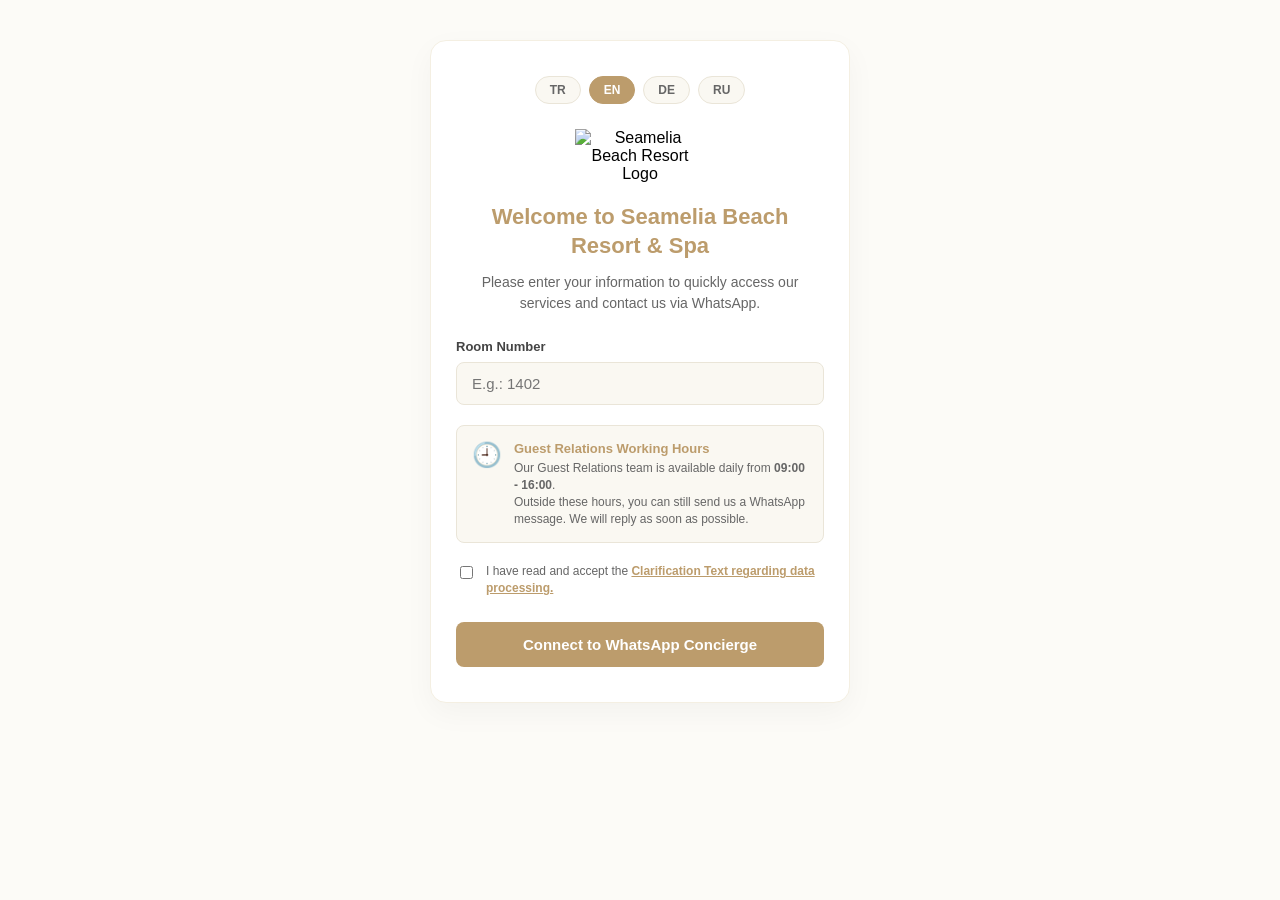
==== index.html @ 1f5cd4d4 "Revise HTML structure and content for better clarity Updated text content, styles, and form elements" ====
<!DOCTYPE html>
<html lang="tr">
<head>
    <meta charset="UTF-8">
    <meta name="viewport" content="width=device-width, initial-scale=1.0">
    <title>Seamelia Beach Resort & Spa - WhatsApp Concierge</title>
    <style>
        /* Küresel Sıfırlama ve Güvenli Kutu Modeli */
        *, *::before, *::after {
            -webkit-box-sizing: border-box;
            -moz-box-sizing: border-box;
            box-sizing: border-box;
        }
        
        html, body {
            width: 100%;
            margin: 0;
            padding: 0;
            background-color: #fcfbf7; /* Şık krem arka plan */
        }

        body {
            font-family: 'Helvetica Neue', Arial, sans-serif;
            text-align: center;
        }

        /* Garantili Ortalanmış Kart Yapısı */
        .card {
            background-color: #ffffff;
            width: 90%;
            max-width: 420px;
            margin: 40px auto;
            padding: 35px 25px;
            border-radius: 16px;
            box-shadow: 0 10px 30px rgba(0, 0, 0, 0.04);
            border: 1px solid #f4efe2;
            text-align: center;
        }

        /* Dil Seçim Butonları Alanı */
        .lang-selector {
            display: flex;
            justify-content: center;
            gap: 8px;
            margin-bottom: 25px;
        }

        .lang-btn {
            background-color: #faf8f2;
            border: 1px solid #eae5d8;
            color: #666;
            padding: 6px 14px;
            font-size: 12px;
            font-weight: bold;
            border-radius: 20px;
            cursor: pointer;
            transition: all 0.2s ease;
        }

        .lang-btn.active, .lang-btn:hover {
            background-color: #bc9c6c; /* Seamelia Altın/Bronz Rengi */
            border-color: #bc9c6c;
            color: #ffffff;
        }

        /* Güvenli Logo Tasarımı (Çökme ve Boyut Kaybı Engellendi) */
        .logo-container {
            margin-bottom: 20px;
            text-align: center;
            display: block;
            width: 100%;
        }

        .logo-container img {
            width: 130px; /* Genişlik sabitlenerek 0x0 görünme hatası çözüldü */
            max-width: 100%;
            height: auto;
            display: inline-block;
            object-fit: contain;
        }

        h1 {
            color: #bc9c6c;
            font-size: 22px;
            font-weight: 600;
            margin: 0 0 12px 0;
            line-height: 1.3;
        }

        p {
            color: #666666;
            font-size: 14px;
            margin: 0 0 25px 0;
            line-height: 1.5;
        }

        /* Form Elemanları */
        .form-group {
            text-align: left;
            margin-bottom: 20px;
        }

        label {
            display: block;
            font-size: 13px;
            font-weight: 600;
            color: #444;
            margin-bottom: 8px;
        }

        input[type="text"] {
            width: 100%;
            padding: 12px 15px;
            border: 1px solid #eae5d8;
            border-radius: 8px;
            font-size: 15px;
            background-color: #faf8f2;
            outline: none;
            transition: border-color 0.2s;
        }

        input[type="text"]:focus {
            border-color: #bc9c6c;
            background-color: #ffffff;
        }

        /* Working Hours Section */
        .working-hours {
            display: flex;
            align-items: flex-start;
            gap: 12px;
            background-color: #faf8f2;
            border: 1px solid #eae5d8;
            border-radius: 8px;
            padding: 15px;
            margin-bottom: 20px;
            text-align: left;
        }

        .working-hours .icon {
            font-size: 24px;
            flex-shrink: 0;
        }

        .working-hours div {
            flex: 1;
        }

        .working-hours strong {
            color: #bc9c6c;
            display: block;
            font-size: 13px;
            margin-bottom: 4px;
        }

        .working-hours small {
            color: #666;
            font-size: 12px;
            line-height: 1.4;
            display: block;
        }

        /* KVKK Onay Kutusu Alanı */
        .privacy-group {
            display: flex;
            align-items: flex-start;
            text-align: left;
            margin-bottom: 25px;
            gap: 10px;
        }

        .privacy-group input[type="checkbox"] {
            margin-top: 3px;
            accent-color: #bc9c6c;
            cursor: pointer;
        }

        .privacy-text {
            font-size: 12px;
            color: #666;
            line-height: 1.4;
        }

        .privacy-text a {
            color: #bc9c6c;
            text-decoration: underline;
            font-weight: 600;
        }

        /* Bağlan Butonu */
        .submit-btn {
            background-color: #bc9c6c;
            color: #ffffff;
            border: none;
            width: 100%;
            padding: 14px;
            font-size: 15px;
            font-weight: bold;
            border-radius: 8px;
            cursor: pointer;
            transition: background-color 0.2s;
        }

        .submit-btn:hover {
            background-color: #a38456;
        }
    </style>
</head>
<body>
    
    <div class="card">
        <!-- Üst Kısım: Dil Seçenekleri -->
        <div class="lang-selector">
            <button type="button" id="btn-tr" class="lang-btn" onclick="setLanguage('tr')">TR</button>
            <button type="button" id="btn-en" class="lang-btn" onclick="setLanguage('en')">EN</button>
            <button type="button" id="btn-de" class="lang-btn" onclick="setLanguage('de')">DE</button>
            <button type="button" id="btn-ru" class="lang-btn" onclick="setLanguage('ru')">RU</button>
        </div>

        <!-- Logo Alanı -->
        <div class="logo-container">
            <img src="logo.png" alt="Seamelia Beach Resort Logo">
        </div>

        <!-- Dinamik Başlıklar -->
        <h1 id="welcome-title">Seamelia Beach Resort & Spa'ya Hoş Geldiniz</h1>
        <p id="welcome-subtitle">Hizmetlerimize hızlıca ulaşmak ve bizimle WhatsApp üzerinden iletişime geçmek için lütfen bilgilerinizi giriniz.</p>

        <!-- Giriş Formu -->
        <form onsubmit="redirectToWhatsApp(event)">
            
            <div class="form-group">
                <label id="room-label" for="room-input">Oda Numarası</label>
                <input type="text" id="room-input" placeholder="Örn: 1402" required>
            </div>

            <!-- Working Hours Section -->
            <div class="working-hours">
                <span class="icon">🕘</span>
                <div>
                    <strong id="working-hours-title">Çalışma Saatleri</strong>
                    <small id="working-hours-text">Misafir İlişkileri ekibimiz her gün <b>09:00 - 16:00</b> saatleri arasında hizmetinizdedir.<br>Bu saatlerin dışında da WhatsApp mesajı gönderebilirsiniz. En kısa sürede yanıtlanacaktır.</small>
                </div>
            </div>

            <!-- KVKK Onay Kutusu ve Linki -->
            <div class="privacy-group">
                <input type="checkbox" id="privacy-checkbox" required>
                <span class="privacy-text">
                    <span id="privacy-main-text">Kişisel verilerinizin işlenmesine ilişkin </span>
                    <a href="privacy.html" id="privacy-link" target="_blank">Aydınlatma Metni'ni okudum ve kabul ediyorum.</a>
                </span>
            </div>

            <!-- Gönderim Butonu -->
            <button type="submit" id="submit-btn" class="submit-btn">WhatsApp Concierge'a Bağlan</button>

        </form>
    </div>

    <!-- %100 Uyumlu Evrensel Dil Motoru (ES5 Standartlarında) -->
    <script>
        var translations = {
            tr: {
                welcome: "Seamelia Beach Resort & Spa'ya Hoş Geldiniz",
                subtitle: "Hizmetlerimize hızlıca ulaşmak ve bizimle WhatsApp üzerinden iletişime geçmek için lütfen bilgilerinizi giriniz.",
                roomLabel: "Oda Numarası",
                roomPlaceholder: "Örn: 1402",
                button: "WhatsApp Concierge'a Bağlan",
                privacyText: "Kişisel verilerinizin işlenmesine ilişkin ",
                privacyLink: "Aydınlatma Metni'ni okudum ve kabul ediyorum.",
                workingHoursTitle: "Çalışma Saatleri",
                workingHoursText: "Misafir İlişkileri ekibimiz her gün <b>09:00 - 16:00</b> saatleri arasında hizmetinizdedir.<br>Bu saatlerin dışında da WhatsApp mesajı gönderebilirsiniz. En kısa sürede yanıtlanacaktır."
            },
            en: {
                welcome: "Welcome to Seamelia Beach Resort & Spa",
                subtitle: "Please enter your information to quickly access our services and contact us via WhatsApp.",
                roomLabel: "Room Number",
                roomPlaceholder: "E.g.: 1402",
                button: "Connect to WhatsApp Concierge",
                privacyText: "I have read and accept the ",
                privacyLink: "Clarification Text regarding data processing.",
                workingHoursTitle: "Guest Relations Working Hours",
                workingHoursText: "Our Guest Relations team is available daily from <b>09:00 - 16:00</b>.<br>Outside these hours, you can still send us a WhatsApp message. We will reply as soon as possible."
            },
            de: {
                welcome: "Willkommen im Seamelia Beach Resort & Spa",
                subtitle: "Bitte geben Sie Ihre Daten ein, um schnell auf unsere Dienste zuzugreifen und uns per WhatsApp zu kontaktieren.",
                roomLabel: "Zimmernummer",
                roomPlaceholder: "Z.B.: 1402",
                button: "Mit WhatsApp Concierge verbinden",
                privacyText: "Ich habe den ",
                privacyLink: "Aufklärungstext zur Datenverarbeitung gelesen und akzeptiere ihn.",
                workingHoursTitle: "Öffnungszeiten der Gästebetreuung",
                workingHoursText: "Unser Gästeservice-Team ist täglich von <b>09:00 - 16:00</b> Uhr für Sie erreichbar.<br>Außerhalb dieser Zeiten können Sie uns auch eine WhatsApp-Nachricht senden. Wir antworten schnellstmöglich."
            },
            ru: {
                welcome: "Добро пожаловать в Seamelia Beach Resort & Spa",
                subtitle: "Пожалуйста, введите свои данные, чтобы быстро получить доступ к нашим услугам и связаться с нами через WhatsApp.",
                roomLabel: "Номер комнаты",
                roomPlaceholder: "Напр: 1402",
                button: "Подключиться к WhatsApp Concierge",
                privacyText: "Я прочитал и принимаю ",
                privacyLink: "Разъяснительный текст касательно обработки данных.",
                workingHoursTitle: "Время работы отдела обслуживания гостей",
                workingHoursText: "Наша команда по обслуживанию гостей работает ежедневно с <b>09:00 до 16:00</b>.<br>В остальное время вы можете отправить нам сообщение в WhatsApp. Мы ответим как можно скорее."
            }
        };

        function setLanguage(lang) {
            try {
                var data = translations[lang] || translations['en'];
                
                var welcomeTitle = document.getElementById('welcome-title');
                if (welcomeTitle) welcomeTitle.textContent = data.welcome;

                var welcomeSubtitle = document.getElementById('welcome-subtitle');
                if (welcomeSubtitle) welcomeSubtitle.textContent = data.subtitle;

                var roomLabel = document.getElementById('room-label');
                if (roomLabel) roomLabel.textContent = data.roomLabel;

                var roomInput = document.getElementById('room-input');
                if (roomInput) roomInput.placeholder = data.roomPlaceholder;

                var submitBtn = document.getElementById('submit-btn');
                if (submitBtn) submitBtn.textContent = data.button;

                var privacyMainText = document.getElementById('privacy-main-text');
                if (privacyMainText) privacyMainText.textContent = data.privacyText;

                var privacyLink = document.getElementById('privacy-link');
                if (privacyLink) privacyLink.textContent = data.privacyLink;

                var workingHoursTitle = document.getElementById('working-hours-title');
                if (workingHoursTitle) workingHoursTitle.textContent = data.workingHoursTitle;

                var workingHoursText = document.getElementById('working-hours-text');
                if (workingHoursText) workingHoursText.innerHTML = data.workingHoursText;
                
                var buttons = document.getElementsByClassName('lang-btn');
                for (var i = 0; i < buttons.length; i++) {
                    buttons[i].className = 'lang-btn';
                }
                var activeBtn = document.getElementById('btn-' + lang);
                if (activeBtn) {
                    activeBtn.className = 'lang-btn active';
                }
            } catch (error) {
                console.log("Dil secimi hatasiz atlatildi.");
            }
        }

        function initLanguage() {
            var defaultLang = 'en';
            try {
                var systemLang = navigator.language || navigator.userLanguage || 'en';
                var userLang = systemLang.toLowerCase();
                
                if (userLang.indexOf('tr') === 0) {
                    defaultLang = 'tr';
                } else if (userLang.indexOf('de') === 0) {
                    defaultLang = 'de';
                } else if (userLang.indexOf('ru') === 0) {
                    defaultLang = 'ru';
                }
            } catch (e) {
                console.log("Sistem dili okunurken hata olustu, İngilizceye donuldu.");
            }
            setLanguage(defaultLang);
        }

        if (window.addEventListener) {
            window.addEventListener('DOMContentLoaded', initLanguage, false);
        } else if (window.attachEvent) {
            window.attachEvent('onload', initLanguage);
        } else {
            window.onload = initLanguage;
        }

        function redirectToWhatsApp(event) {
            if (event && event.preventDefault) {
                event.preventDefault();
            } else {
                window.event.returnValue = false;
            }
            
            var roomInput = document.getElementById('room-input');
            var roomNumber = roomInput ? roomInput.value : '';
            var phoneNumber = "905309756982"; 
            var message = "Seamelia Concierge - Room/Oda: " + roomNumber;
            
            window.location.href = "https://wa.me/" + phoneNumber + "?text=" + encodeURIComponent(message);
            return false;
        }
    </script>
</body>
</html>
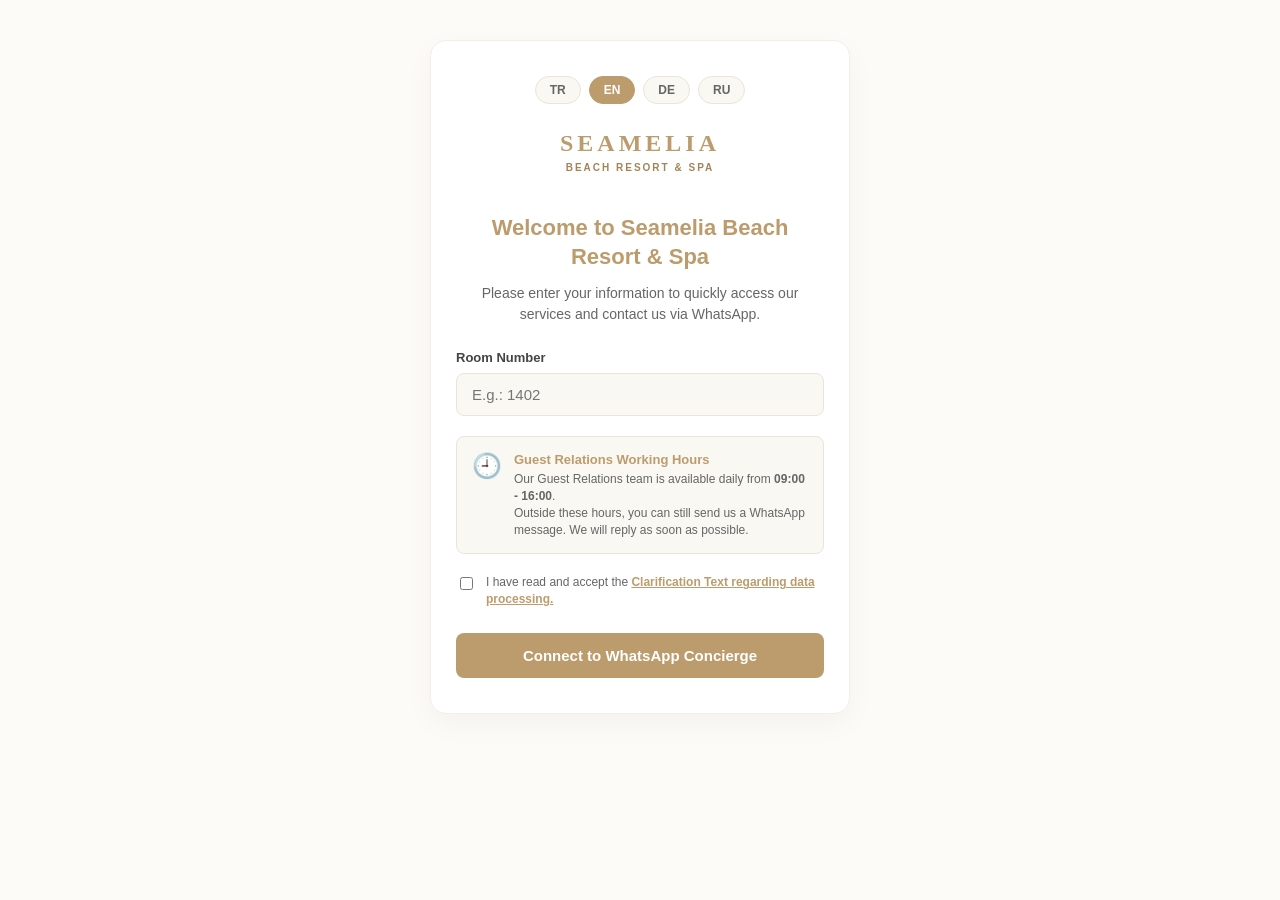
==== commit e066dc7d: "Enhance logo area with fallback text and error handling Updated logo area to include fallback text a" ====
--- a/index.html
+++ b/index.html
@@ -63,20 +63,42 @@
             color: #ffffff;
         }
 
-        /* Güvenli Logo Tasarımı (Çökme ve Boyut Kaybı Engellendi) */
+        /* Güvenli Logo Alanı */
         .logo-container {
-            margin-bottom: 20px;
+            margin-bottom: 25px;
             text-align: center;
             display: block;
             width: 100%;
+            min-height: 60px;
         }
 
         .logo-container img {
-            width: 130px; /* Genişlik sabitlenerek 0x0 görünme hatası çözüldü */
+            width: 130px;
             max-width: 100%;
             height: auto;
             display: inline-block;
             object-fit: contain;
+        }
+
+        /* Dosya Bozuksa Devreye Girecek Yedek Lüks Yazı Logo Stili */
+        .logo-text-fallback {
+            display: none; /* Varsayılan olarak gizli, resim bozuksa JS ile açılacak */
+            font-family: 'Times New Roman', Times, serif;
+            color: #bc9c6c;
+            font-size: 24px;
+            font-weight: bold;
+            letter-spacing: 4px;
+            line-height: 1.2;
+            text-transform: uppercase;
+        }
+
+        .logo-text-fallback span {
+            display: block;
+            font-size: 10px;
+            letter-spacing: 2px;
+            color: #a38456;
+            margin-top: 4px;
+            font-family: 'Helvetica Neue', Arial, sans-serif;
         }
 
         h1 {
@@ -217,9 +239,13 @@
             <button type="button" id="btn-ru" class="lang-btn" onclick="setLanguage('ru')">RU</button>
         </div>
 
-        <!-- Logo Alanı -->
+        <!-- Logo Alanı (onerror eklendi: resim bozuksa otomatik kurtarma devreye girer) -->
         <div class="logo-container">
-            <img src="logo.png" alt="Seamelia Beach Resort Logo">
+            <img src="logo.png" alt="Seamelia Beach Resort Logo" id="main-logo-img" onerror="this.style.display='none'; document.getElementById('logo-text-backup').style.display='block';">
+            <div id="logo-text-backup" class="logo-text-fallback">
+                SEAMELIA
+                <span>BEACH RESORT & SPA</span>
+            </div>
         </div>
 
         <!-- Dinamik Başlıklar -->
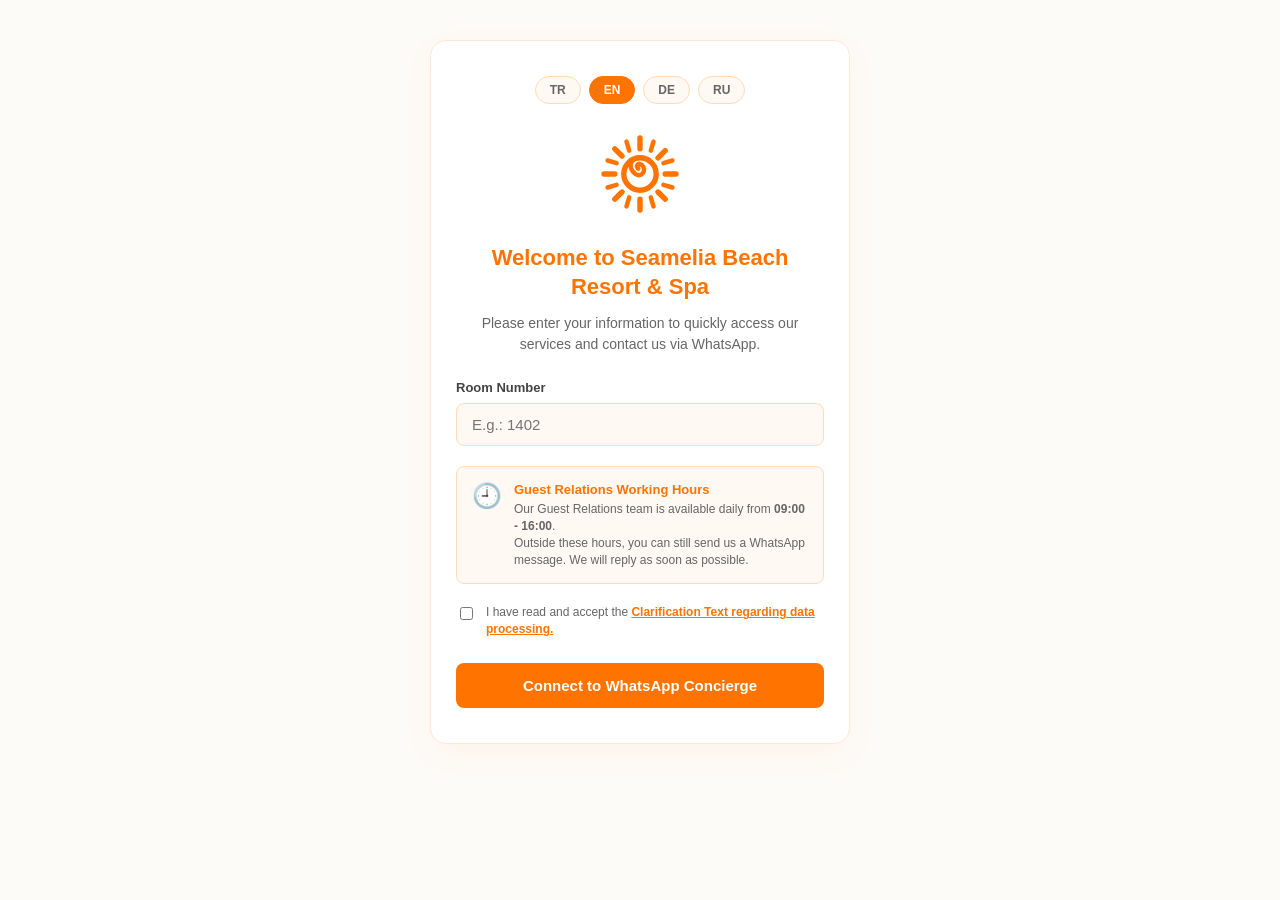
==== commit a3d58227: "Refactor styles and comments in index.html Updated styles and comments for improved branding and lay" ====
--- a/index.html
+++ b/index.html
@@ -16,7 +16,7 @@
             width: 100%;
             margin: 0;
             padding: 0;
-            background-color: #fcfbf7; /* Şık krem arka plan */
+            background-color: #fdfbf7; /* Şık hafif krem arka plan */
         }
 
         body {
@@ -24,7 +24,7 @@
             text-align: center;
         }
 
-        /* Garantili Ortalanmış Kart Yapısı */
+        /* Kurumsal Turuncu Kart Yapısı */
         .card {
             background-color: #ffffff;
             width: 90%;
@@ -32,12 +32,12 @@
             margin: 40px auto;
             padding: 35px 25px;
             border-radius: 16px;
-            box-shadow: 0 10px 30px rgba(0, 0, 0, 0.04);
-            border: 1px solid #f4efe2;
+            box-shadow: 0 10px 30px rgba(255, 115, 0, 0.05);
+            border: 1px solid #ffe6d5;
             text-align: center;
         }
 
-        /* Dil Seçim Butonları Alanı */
+        /* Dil Seçim Butonları */
         .lang-selector {
             display: flex;
             justify-content: center;
@@ -46,8 +46,8 @@
         }
 
         .lang-btn {
-            background-color: #faf8f2;
-            border: 1px solid #eae5d8;
+            background-color: #fff8f3;
+            border: 1px solid #ffdcb7;
             color: #666;
             padding: 6px 14px;
             font-size: 12px;
@@ -58,8 +58,8 @@
         }
 
         .lang-btn.active, .lang-btn:hover {
-            background-color: #bc9c6c; /* Seamelia Altın/Bronz Rengi */
-            border-color: #bc9c6c;
+            background-color: #ff7300; /* image.png Turuncusu */
+            border-color: #ff7300;
             color: #ffffff;
         }
 
@@ -69,40 +69,27 @@
             text-align: center;
             display: block;
             width: 100%;
-            min-height: 60px;
+            min-height: 80px;
         }
 
         .logo-container img {
-            width: 130px;
+            width: 120px;
             max-width: 100%;
             height: auto;
             display: inline-block;
             object-fit: contain;
         }
 
-        /* Dosya Bozuksa Devreye Girecek Yedek Lüks Yazı Logo Stili */
-        .logo-text-fallback {
-            display: none; /* Varsayılan olarak gizli, resim bozuksa JS ile açılacak */
-            font-family: 'Times New Roman', Times, serif;
-            color: #bc9c6c;
-            font-size: 24px;
-            font-weight: bold;
-            letter-spacing: 4px;
-            line-height: 1.2;
-            text-transform: uppercase;
-        }
-
-        .logo-text-fallback span {
-            display: block;
-            font-size: 10px;
-            letter-spacing: 2px;
-            color: #a38456;
-            margin-top: 4px;
-            font-family: 'Helvetica Neue', Arial, sans-serif;
+        /* logo.png bozuksa image.png'deki Güneş Logosunu Çizen SVG Alanı */
+        .logo-svg-fallback {
+            display: none; /* Varsayılan gizli, JS tetikleyecek */
+            width: 90px;
+            height: 90px;
+            margin: 0 auto;
         }
 
         h1 {
-            color: #bc9c6c;
+            color: #ff7300; /* Kurumsal Renk */
             font-size: 22px;
             font-weight: 600;
             margin: 0 0 12px 0;
@@ -133,26 +120,26 @@
         input[type="text"] {
             width: 100%;
             padding: 12px 15px;
-            border: 1px solid #eae5d8;
+            border: 1px solid #ffdcb7;
             border-radius: 8px;
             font-size: 15px;
-            background-color: #faf8f2;
+            background-color: #fff8f3;
             outline: none;
             transition: border-color 0.2s;
         }
 
         input[type="text"]:focus {
-            border-color: #bc9c6c;
+            border-color: #ff7300;
             background-color: #ffffff;
         }
 
-        /* Working Hours Section */
+        /* Çalışma Saatleri Alanı */
         .working-hours {
             display: flex;
             align-items: flex-start;
             gap: 12px;
-            background-color: #faf8f2;
-            border: 1px solid #eae5d8;
+            background-color: #fff8f3;
+            border: 1px solid #ffdcb7;
             border-radius: 8px;
             padding: 15px;
             margin-bottom: 20px;
@@ -169,7 +156,7 @@
         }
 
         .working-hours strong {
-            color: #bc9c6c;
+            color: #ff7300;
             display: block;
             font-size: 13px;
             margin-bottom: 4px;
@@ -182,7 +169,7 @@
             display: block;
         }
 
-        /* KVKK Onay Kutusu Alanı */
+        /* KVKK Onay Kutusu */
         .privacy-group {
             display: flex;
             align-items: flex-start;
@@ -193,7 +180,7 @@
 
         .privacy-group input[type="checkbox"] {
             margin-top: 3px;
-            accent-color: #bc9c6c;
+            accent-color: #ff7300;
             cursor: pointer;
         }
 
@@ -204,14 +191,14 @@
         }
 
         .privacy-text a {
-            color: #bc9c6c;
+            color: #ff7300;
             text-decoration: underline;
             font-weight: 600;
         }
 
-        /* Bağlan Butonu */
+        /* Gönder Butonu */
         .submit-btn {
-            background-color: #bc9c6c;
+            background-color: #ff7300;
             color: #ffffff;
             border: none;
             width: 100%;
@@ -224,7 +211,7 @@
         }
 
         .submit-btn:hover {
-            background-color: #a38456;
+            background-color: #e66700;
         }
     </style>
 </head>
@@ -239,13 +226,20 @@
             <button type="button" id="btn-ru" class="lang-btn" onclick="setLanguage('ru')">RU</button>
         </div>
 
-        <!-- Logo Alanı (onerror eklendi: resim bozuksa otomatik kurtarma devreye girer) -->
+        <!-- Logo Alanı -->
         <div class="logo-container">
-            <img src="logo.png" alt="Seamelia Beach Resort Logo" id="main-logo-img" onerror="this.style.display='none'; document.getElementById('logo-text-backup').style.display='block';">
-            <div id="logo-text-backup" class="logo-text-fallback">
-                SEAMELIA
-                <span>BEACH RESORT & SPA</span>
-            </div>
+            <img src="logo.png" alt="Seamelia Beach Resort Logo" id="main-logo-img">
+            
+            <!-- image.png Dosyasındaki Orijinal Güneş Logosunun SVG İkizi (Yedek) -->
+            <svg id="logo-svg-backup" class="logo-svg-fallback" viewBox="0 0 100 100" xmlns="http://www.w3.org/2000/svg">
+                <circle cx="50" cy="50" r="18" fill="none" stroke="#ff7300" stroke-width="6" />
+                <path d="M50,32 C40,32 35,42 45,50 C52,55 58,45 52,40 C48,37 45,41 48,44" fill="none" stroke="#ff7300" stroke-width="5" stroke-linecap="round" />
+                <!-- Güneş Işınları -->
+                <path d="M50,10 L50,22 M50,78 L50,90 M10,50 L22,50 M78,50 L90,50" stroke="#ff7300" stroke-width="6" stroke-linecap="round" />
+                <path d="M22,22 L30,30 M70,70 L78,78 M22,78 L30,70 M70,32 L78,24" stroke="#ff7300" stroke-width="6" stroke-linecap="round" />
+                <path d="M35,14 L38,24 M65,86 L62,76 M14,35 L24,38 M86,65 L76,62" stroke="#ff7300" stroke-width="5" stroke-linecap="round" />
+                <path d="M14,65 L24,62 M86,35 L76,38 M35,86 L38,76 M65,14 L62,24" stroke="#ff7300" stroke-width="5" stroke-linecap="round" />
+            </svg>
         </div>
 
         <!-- Dinamik Başlıklar -->
@@ -260,7 +254,7 @@
                 <input type="text" id="room-input" placeholder="Örn: 1402" required>
             </div>
 
-            <!-- Working Hours Section -->
+            <!-- Çalışma Saatleri -->
             <div class="working-hours">
                 <span class="icon">🕘</span>
                 <div>
@@ -284,7 +278,7 @@
         </form>
     </div>
 
-    <!-- %100 Uyumlu Evrensel Dil Motoru (ES5 Standartlarında) -->
+    <!-- %100 Uyumlu Dil ve Güvenli Denetim Motoru -->
     <script>
         var translations = {
             tr: {
@@ -333,6 +327,30 @@
             }
         };
 
+        // Gelişmiş Güvenli Logo Koruma Denetçisi
+        function checkLogoStatus() {
+            try {
+                var img = document.getElementById('main-logo-img');
+                var backupSvg = document.getElementById('logo-svg-backup');
+                
+                if (img && backupSvg) {
+                    img.onerror = function() {
+                        img.style.display = 'none';
+                        backupSvg.style.display = 'block';
+                    };
+                    
+                    if (img.complete) {
+                        if (typeof img.naturalWidth !== "undefined" && img.naturalWidth === 0) {
+                            img.style.display = 'none';
+                            backupSvg.style.display = 'block';
+                        }
+                    }
+                }
+            } catch (e) {
+                console.log("Logo kontrolü güvenli modda calisiyor.");
+            }
+        }
+
         function setLanguage(lang) {
             try {
                 var data = translations[lang] || translations['en'];
@@ -373,7 +391,7 @@
                     activeBtn.className = 'lang-btn active';
                 }
             } catch (error) {
-                console.log("Dil secimi hatasiz atlatildi.");
+                console.log("Dil secimi hatasiz tamamlandi.");
             }
         }
 
@@ -391,13 +409,15 @@
                     defaultLang = 'ru';
                 }
             } catch (e) {
-                console.log("Sistem dili okunurken hata olustu, İngilizceye donuldu.");
+                console.log("Sistem dili okunurken varsayılana donuldu.");
             }
             setLanguage(defaultLang);
+            checkLogoStatus();
         }
 
         if (window.addEventListener) {
             window.addEventListener('DOMContentLoaded', initLanguage, false);
+            window.addEventListener('load', checkLogoStatus, false);
         } else if (window.attachEvent) {
             window.attachEvent('onload', initLanguage);
         } else {
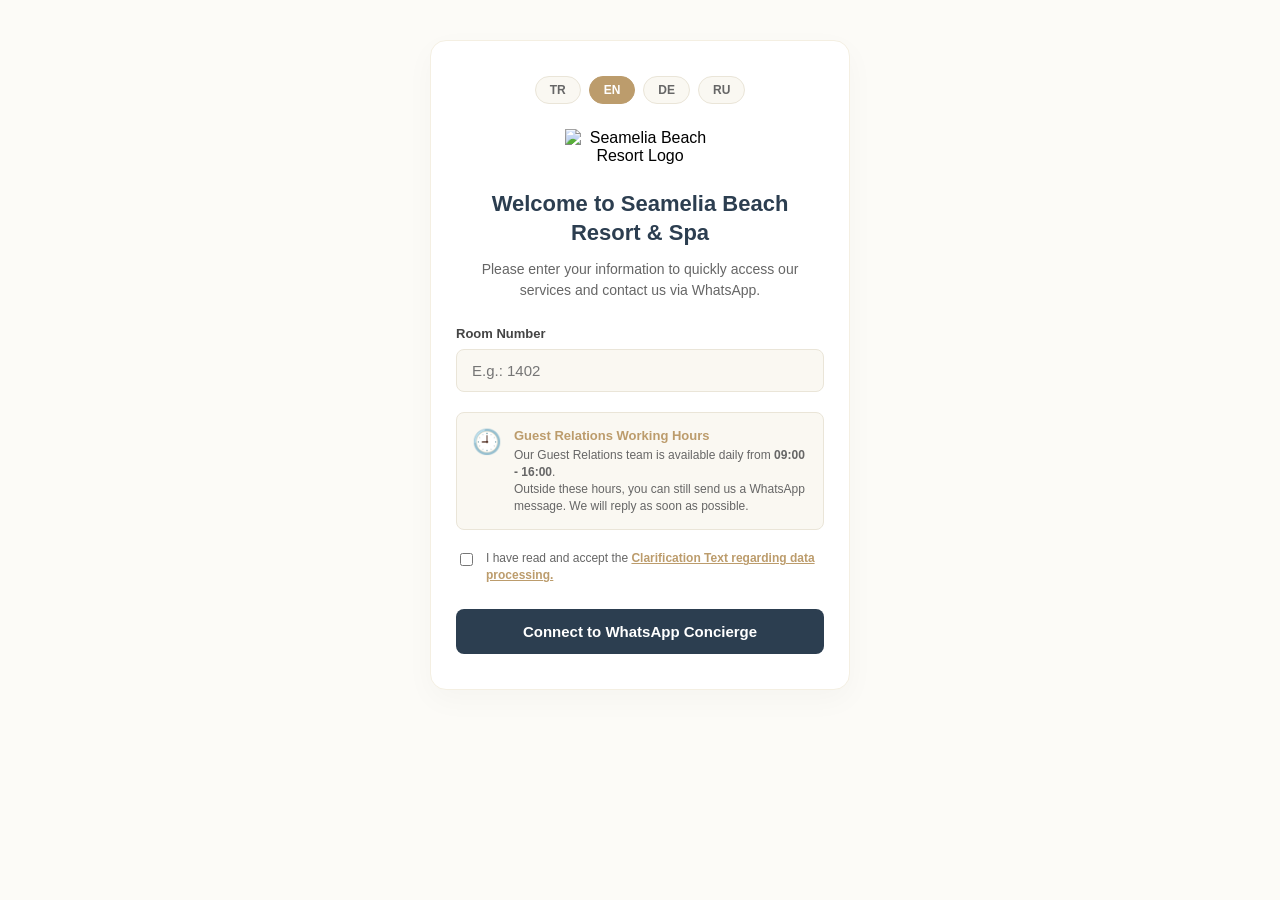
==== commit ead23e72: "Refine styles and remove logo SVG fallback Updated styles for a more premium look, including backgro" ====
--- a/index.html
+++ b/index.html
@@ -16,7 +16,7 @@
             width: 100%;
             margin: 0;
             padding: 0;
-            background-color: #fdfbf7; /* Şık hafif krem arka plan */
+            background-color: #fcfbf7; /* Premium hafif krem arka plan */
         }
 
         body {
@@ -24,7 +24,7 @@
             text-align: center;
         }
 
-        /* Kurumsal Turuncu Kart Yapısı */
+        /* Her Logoya Uyum Sağlayan Premium Kart Yapısı */
         .card {
             background-color: #ffffff;
             width: 90%;
@@ -32,8 +32,8 @@
             margin: 40px auto;
             padding: 35px 25px;
             border-radius: 16px;
-            box-shadow: 0 10px 30px rgba(255, 115, 0, 0.05);
-            border: 1px solid #ffe6d5;
+            box-shadow: 0 10px 30px rgba(0, 0, 0, 0.03);
+            border: 1px solid #f4efe2;
             text-align: center;
         }
 
@@ -46,8 +46,8 @@
         }
 
         .lang-btn {
-            background-color: #fff8f3;
-            border: 1px solid #ffdcb7;
+            background-color: #faf8f2;
+            border: 1px solid #eae5d8;
             color: #666;
             padding: 6px 14px;
             font-size: 12px;
@@ -58,38 +58,29 @@
         }
 
         .lang-btn.active, .lang-btn:hover {
-            background-color: #ff7300; /* image.png Turuncusu */
-            border-color: #ff7300;
+            background-color: #bc9c6c; /* Elegant Altın/Bronz Dokunuş */
+            border-color: #bc9c6c;
             color: #ffffff;
         }
 
-        /* Güvenli Logo Alanı */
+        /* Tamamen Saf ve Güvenli Logo Alanı */
         .logo-container {
             margin-bottom: 25px;
             text-align: center;
             display: block;
             width: 100%;
-            min-height: 80px;
         }
 
         .logo-container img {
-            width: 120px;
+            width: 150px; /* İdeal logo genişliği */
             max-width: 100%;
             height: auto;
             display: inline-block;
             object-fit: contain;
         }
 
-        /* logo.png bozuksa image.png'deki Güneş Logosunu Çizen SVG Alanı */
-        .logo-svg-fallback {
-            display: none; /* Varsayılan gizli, JS tetikleyecek */
-            width: 90px;
-            height: 90px;
-            margin: 0 auto;
-        }
-
         h1 {
-            color: #ff7300; /* Kurumsal Renk */
+            color: #2c3e50; /* Net ve elit koyu füme */
             font-size: 22px;
             font-weight: 600;
             margin: 0 0 12px 0;
@@ -120,16 +111,16 @@
         input[type="text"] {
             width: 100%;
             padding: 12px 15px;
-            border: 1px solid #ffdcb7;
+            border: 1px solid #eae5d8;
             border-radius: 8px;
             font-size: 15px;
-            background-color: #fff8f3;
+            background-color: #faf8f2;
             outline: none;
             transition: border-color 0.2s;
         }
 
         input[type="text"]:focus {
-            border-color: #ff7300;
+            border-color: #bc9c6c;
             background-color: #ffffff;
         }
 
@@ -138,8 +129,8 @@
             display: flex;
             align-items: flex-start;
             gap: 12px;
-            background-color: #fff8f3;
-            border: 1px solid #ffdcb7;
+            background-color: #faf8f2;
+            border: 1px solid #eae5d8;
             border-radius: 8px;
             padding: 15px;
             margin-bottom: 20px;
@@ -156,7 +147,7 @@
         }
 
         .working-hours strong {
-            color: #ff7300;
+            color: #bc9c6c;
             display: block;
             font-size: 13px;
             margin-bottom: 4px;
@@ -180,7 +171,7 @@
 
         .privacy-group input[type="checkbox"] {
             margin-top: 3px;
-            accent-color: #ff7300;
+            accent-color: #bc9c6c;
             cursor: pointer;
         }
 
@@ -191,14 +182,14 @@
         }
 
         .privacy-text a {
-            color: #ff7300;
+            color: #bc9c6c;
             text-decoration: underline;
             font-weight: 600;
         }
 
-        /* Gönder Butonu */
+        /* Bağlan Butonu */
         .submit-btn {
-            background-color: #ff7300;
+            background-color: #2c3e50; /* Her logoyla uyumlu asil koyu ton */
             color: #ffffff;
             border: none;
             width: 100%;
@@ -211,7 +202,7 @@
         }
 
         .submit-btn:hover {
-            background-color: #e66700;
+            background-color: #1a252f;
         }
     </style>
 </head>
@@ -226,20 +217,9 @@
             <button type="button" id="btn-ru" class="lang-btn" onclick="setLanguage('ru')">RU</button>
         </div>
 
-        <!-- Logo Alanı -->
+        <!-- Sadece ve Sadece logo.png Dosyasına Bakan Temiz Alan -->
         <div class="logo-container">
-            <img src="logo.png" alt="Seamelia Beach Resort Logo" id="main-logo-img">
-            
-            <!-- image.png Dosyasındaki Orijinal Güneş Logosunun SVG İkizi (Yedek) -->
-            <svg id="logo-svg-backup" class="logo-svg-fallback" viewBox="0 0 100 100" xmlns="http://www.w3.org/2000/svg">
-                <circle cx="50" cy="50" r="18" fill="none" stroke="#ff7300" stroke-width="6" />
-                <path d="M50,32 C40,32 35,42 45,50 C52,55 58,45 52,40 C48,37 45,41 48,44" fill="none" stroke="#ff7300" stroke-width="5" stroke-linecap="round" />
-                <!-- Güneş Işınları -->
-                <path d="M50,10 L50,22 M50,78 L50,90 M10,50 L22,50 M78,50 L90,50" stroke="#ff7300" stroke-width="6" stroke-linecap="round" />
-                <path d="M22,22 L30,30 M70,70 L78,78 M22,78 L30,70 M70,32 L78,24" stroke="#ff7300" stroke-width="6" stroke-linecap="round" />
-                <path d="M35,14 L38,24 M65,86 L62,76 M14,35 L24,38 M86,65 L76,62" stroke="#ff7300" stroke-width="5" stroke-linecap="round" />
-                <path d="M14,65 L24,62 M86,35 L76,38 M35,86 L38,76 M65,14 L62,24" stroke="#ff7300" stroke-width="5" stroke-linecap="round" />
-            </svg>
+            <img src="logo.png" alt="Seamelia Beach Resort Logo">
         </div>
 
         <!-- Dinamik Başlıklar -->
@@ -278,7 +258,7 @@
         </form>
     </div>
 
-    <!-- %100 Uyumlu Dil ve Güvenli Denetim Motoru -->
+    <!-- %100 Uyumlu Dil Motoru -->
     <script>
         var translations = {
             tr: {
@@ -327,30 +307,6 @@
             }
         };
 
-        // Gelişmiş Güvenli Logo Koruma Denetçisi
-        function checkLogoStatus() {
-            try {
-                var img = document.getElementById('main-logo-img');
-                var backupSvg = document.getElementById('logo-svg-backup');
-                
-                if (img && backupSvg) {
-                    img.onerror = function() {
-                        img.style.display = 'none';
-                        backupSvg.style.display = 'block';
-                    };
-                    
-                    if (img.complete) {
-                        if (typeof img.naturalWidth !== "undefined" && img.naturalWidth === 0) {
-                            img.style.display = 'none';
-                            backupSvg.style.display = 'block';
-                        }
-                    }
-                }
-            } catch (e) {
-                console.log("Logo kontrolü güvenli modda calisiyor.");
-            }
-        }
-
         function setLanguage(lang) {
             try {
                 var data = translations[lang] || translations['en'];
@@ -412,12 +368,10 @@
                 console.log("Sistem dili okunurken varsayılana donuldu.");
             }
             setLanguage(defaultLang);
-            checkLogoStatus();
         }
 
         if (window.addEventListener) {
             window.addEventListener('DOMContentLoaded', initLanguage, false);
-            window.addEventListener('load', checkLogoStatus, false);
         } else if (window.attachEvent) {
             window.attachEvent('onload', initLanguage);
         } else {
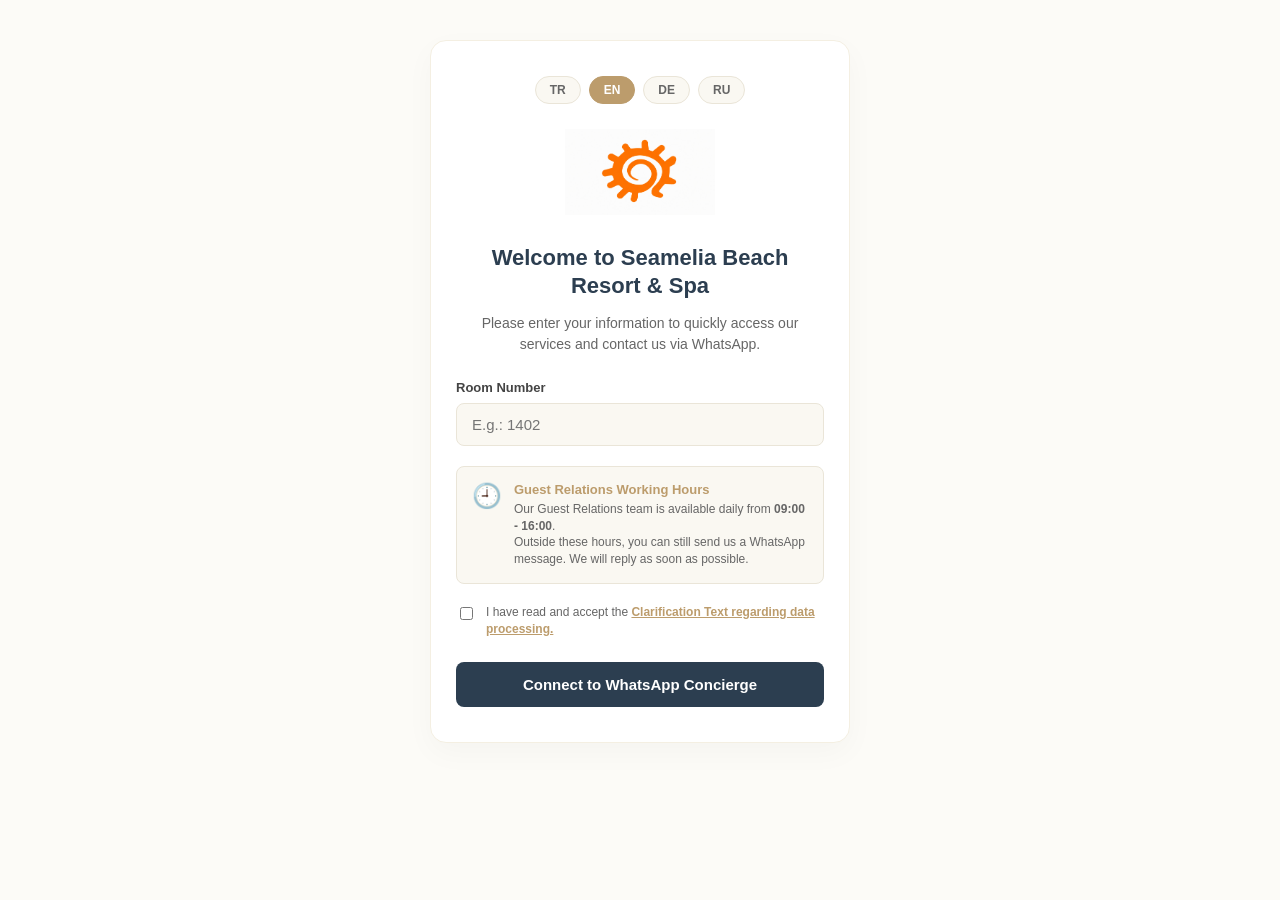
==== commit ff327ced: "Update logo image file from logo.png to logo.jpg" ====
--- a/index.html
+++ b/index.html
@@ -217,9 +217,9 @@
             <button type="button" id="btn-ru" class="lang-btn" onclick="setLanguage('ru')">RU</button>
         </div>
 
-        <!-- Sadece ve Sadece logo.png Dosyasına Bakan Temiz Alan -->
+        <!-- Sadece ve Sadece logo.jpg Dosyasına Bakan Temiz Alan -->
         <div class="logo-container">
-            <img src="logo.png" alt="Seamelia Beach Resort Logo">
+            <img src="logo.jpg" alt="Seamelia Beach Resort Logo">
         </div>
 
         <!-- Dinamik Başlıklar -->
